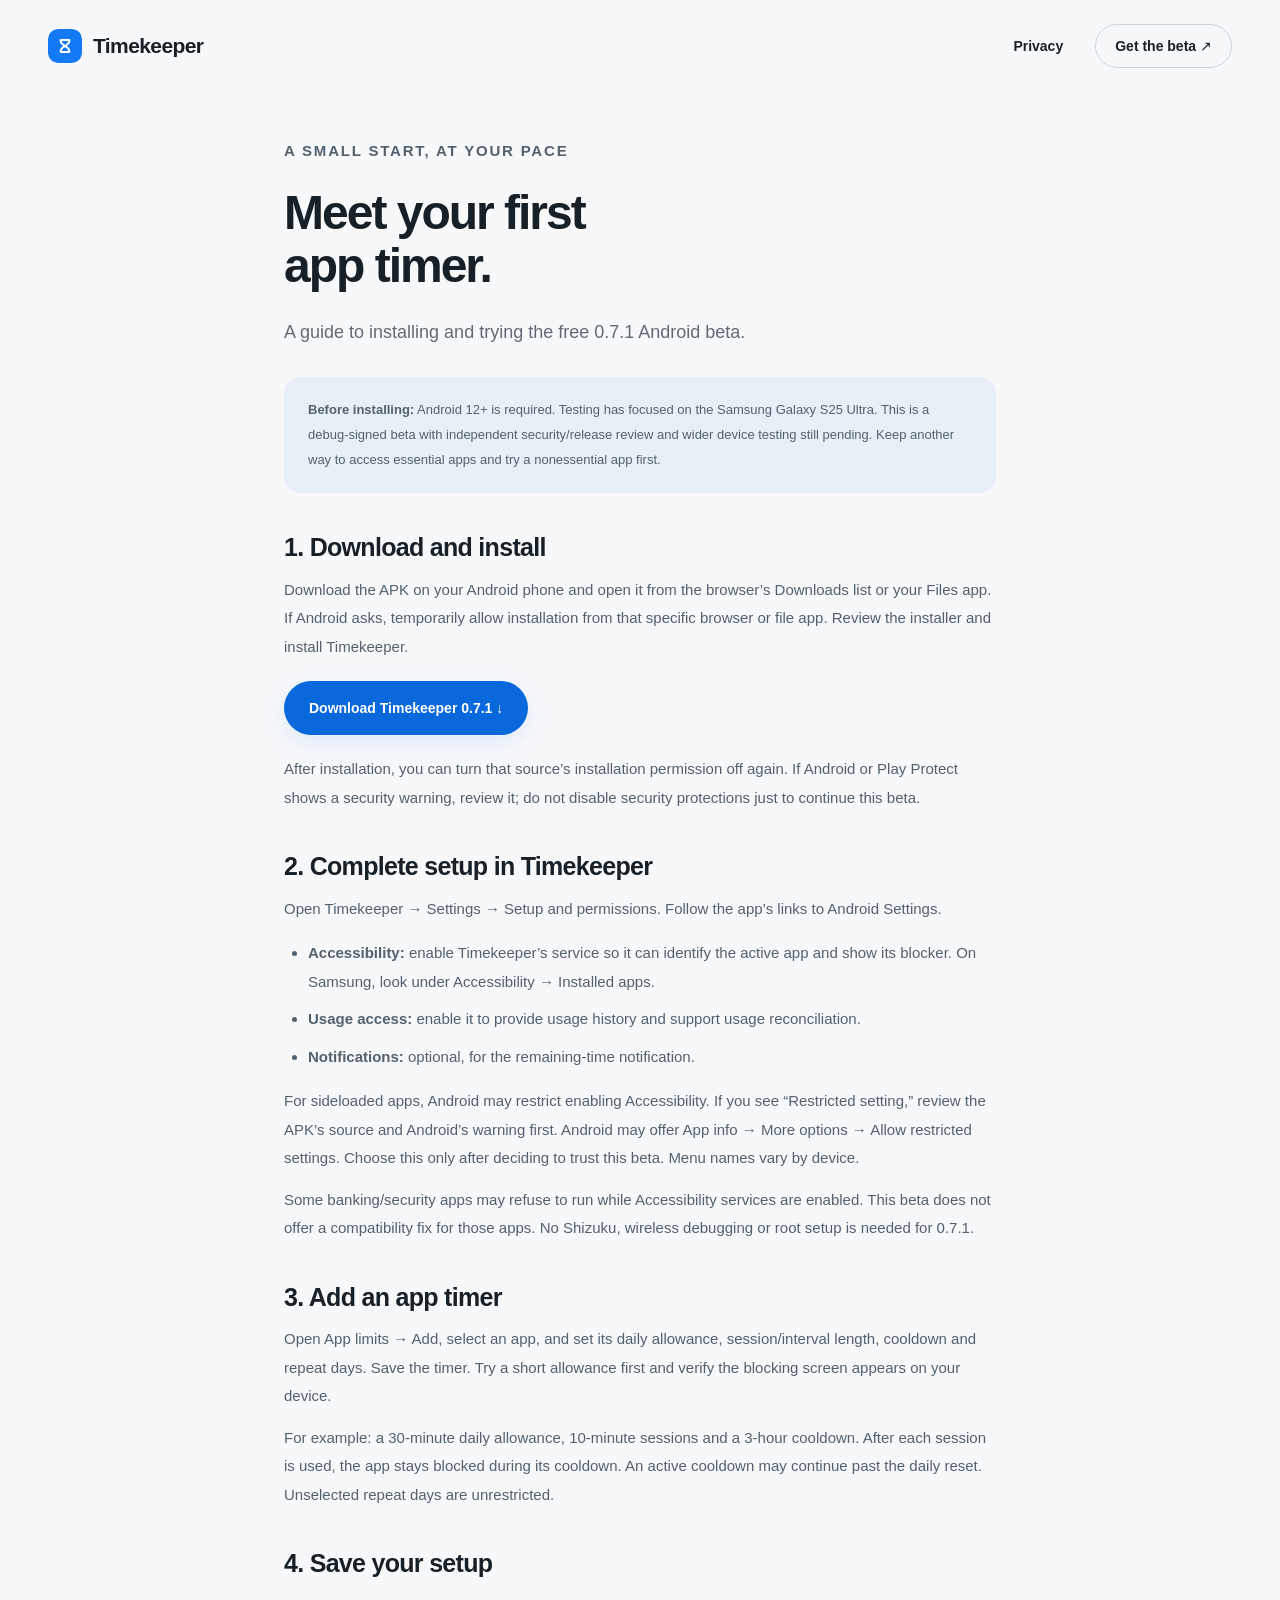
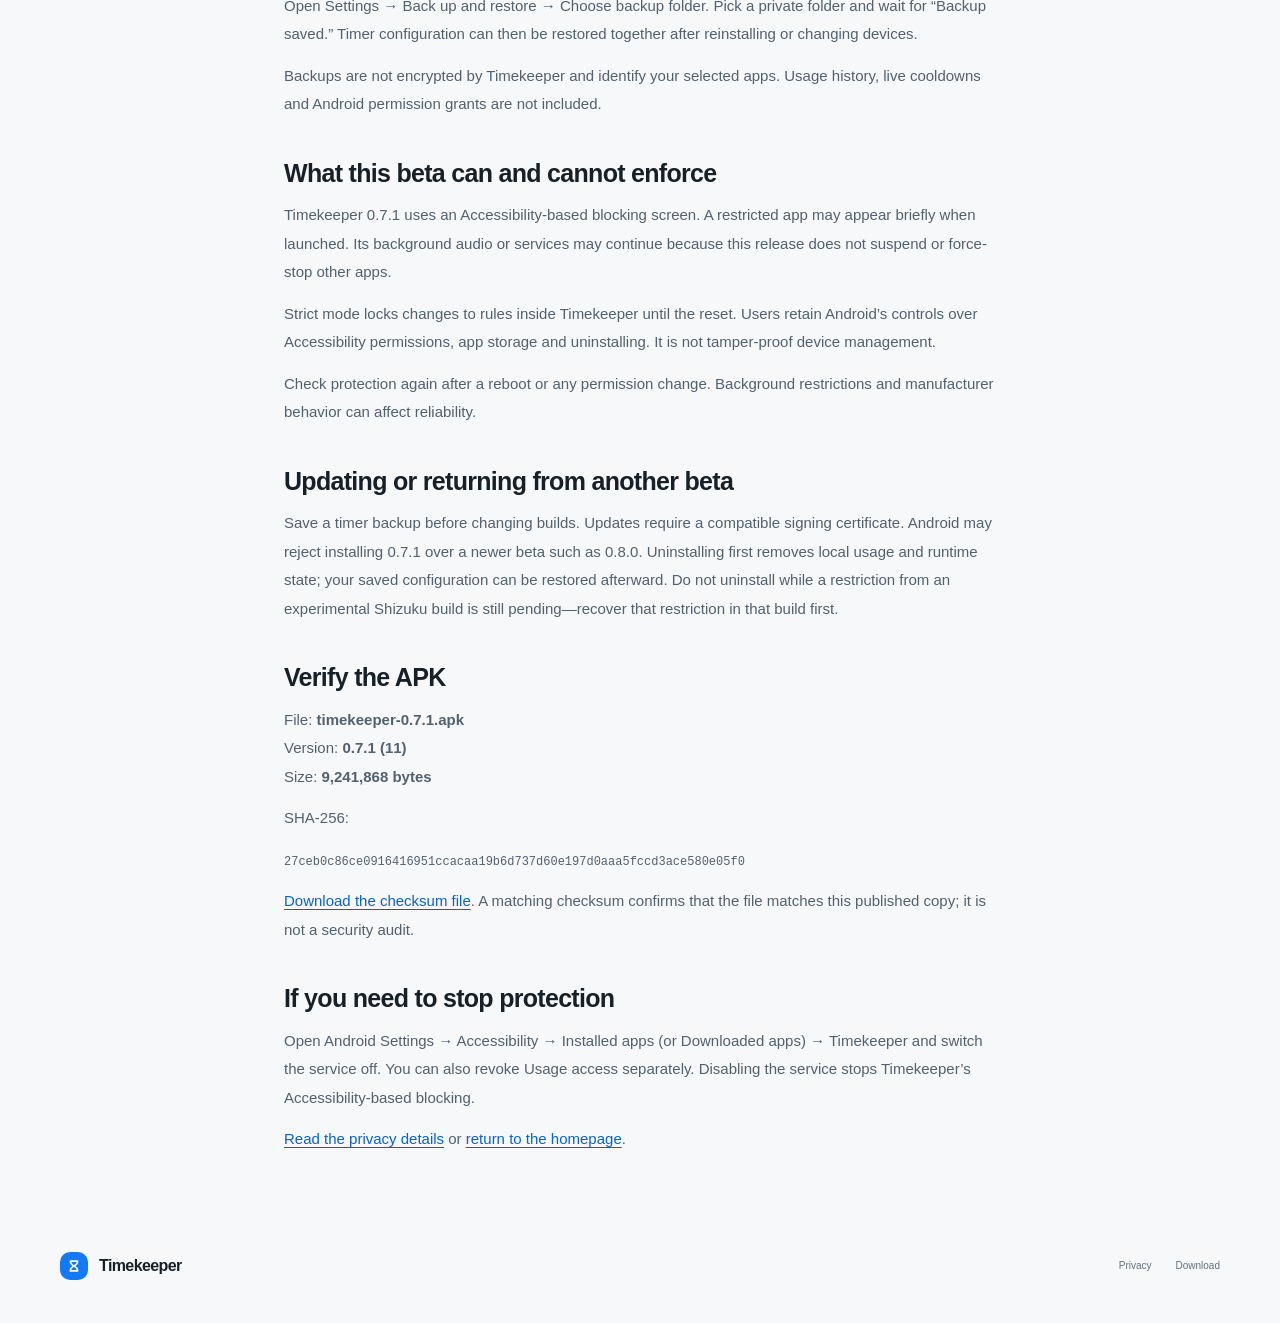
==== docs/guide.html @ 4eb8acee "adds web related files" ====
<!doctype html><html lang="en"><head><meta charset="utf-8"><meta name="viewport" content="width=device-width, initial-scale=1"><meta name="theme-color" content="#f7f8fa"><title>Get started — Timekeeper 0.7.1</title><meta name="description" content="Install the free Timekeeper 0.7.1 beta, enable Android permissions and set your first app timer."><link rel="icon" href="assets/timekeeper.svg" type="image/svg+xml"><link rel="stylesheet" href="assets/site.css"></head><body><a class="skip-link" href="#main">Skip to content</a><header class="site-header"><a class="brand" href="./"><img src="assets/timekeeper.svg" width="34" height="34" alt=""><span>Timekeeper</span></a><nav aria-label="Main navigation"><a href="privacy.html">Privacy</a><a class="nav-download" href="index.html#download">Get the beta ↗</a></nav></header><main id="main" class="article-shell"><p class="eyebrow">A SMALL START, AT YOUR PACE</p><h1>Meet your first<br>app timer.</h1><p class="article-lead">A guide to installing and trying the free 0.7.1 Android beta.</p><div class="article-note"><p><strong>Before installing:</strong> Android 12+ is required. Testing has focused on the Samsung Galaxy S25 Ultra. This is a debug-signed beta with independent security/release review and wider device testing still pending. Keep another way to access essential apps and try a nonessential app first.</p></div>
<h2>1. Download and install</h2><p>Download the APK on your Android phone and open it from the browser’s Downloads list or your Files app. If Android asks, temporarily allow installation from that specific browser or file app. Review the installer and install Timekeeper.</p><a class="button primary" href="downloads/timekeeper-0.7.1.apk" download="timekeeper-0.7.1.apk">Download Timekeeper 0.7.1 ↓</a><p>After installation, you can turn that source’s installation permission off again. If Android or Play Protect shows a security warning, review it; do not disable security protections just to continue this beta.</p>
<h2>2. Complete setup in Timekeeper</h2><p>Open Timekeeper → Settings → Setup and permissions. Follow the app’s links to Android Settings.</p><ul><li><strong>Accessibility:</strong> enable Timekeeper’s service so it can identify the active app and show its blocker. On Samsung, look under Accessibility → Installed apps.</li><li><strong>Usage access:</strong> enable it to provide usage history and support usage reconciliation.</li><li><strong>Notifications:</strong> optional, for the remaining-time notification.</li></ul><p>For sideloaded apps, Android may restrict enabling Accessibility. If you see “Restricted setting,” review the APK’s source and Android’s warning first. Android may offer App info → More options → Allow restricted settings. Choose this only after deciding to trust this beta. Menu names vary by device.</p><p>Some banking/security apps may refuse to run while Accessibility services are enabled. This beta does not offer a compatibility fix for those apps. No Shizuku, wireless debugging or root setup is needed for 0.7.1.</p>
<h2>3. Add an app timer</h2><p>Open App limits → Add, select an app, and set its daily allowance, session/interval length, cooldown and repeat days. Save the timer. Try a short allowance first and verify the blocking screen appears on your device.</p><p>For example: a 30-minute daily allowance, 10-minute sessions and a 3-hour cooldown. After each session is used, the app stays blocked during its cooldown. An active cooldown may continue past the daily reset. Unselected repeat days are unrestricted.</p>
<h2>4. Save your setup</h2><p>Open Settings → Back up and restore → Choose backup folder. Pick a private folder and wait for “Backup saved.” Timer configuration can then be restored together after reinstalling or changing devices.</p><p>Backups are not encrypted by Timekeeper and identify your selected apps. Usage history, live cooldowns and Android permission grants are not included.</p>
<h2>What this beta can and cannot enforce</h2><p>Timekeeper 0.7.1 uses an Accessibility-based blocking screen. A restricted app may appear briefly when launched. Its background audio or services may continue because this release does not suspend or force-stop other apps.</p><p>Strict mode locks changes to rules inside Timekeeper until the reset. Users retain Android’s controls over Accessibility permissions, app storage and uninstalling. It is not tamper-proof device management.</p><p>Check protection again after a reboot or any permission change. Background restrictions and manufacturer behavior can affect reliability.</p>
<h2>Updating or returning from another beta</h2><p>Save a timer backup before changing builds. Updates require a compatible signing certificate. Android may reject installing 0.7.1 over a newer beta such as 0.8.0. Uninstalling first removes local usage and runtime state; your saved configuration can be restored afterward. Do not uninstall while a restriction from an experimental Shizuku build is still pending—recover that restriction in that build first.</p>
<h2>Verify the APK</h2><p>File: <strong>timekeeper-0.7.1.apk</strong><br>Version: <strong>0.7.1 (11)</strong><br>Size: <strong>9,241,868 bytes</strong></p><p>SHA-256:</p><p><code>27ceb0c86ce0916416951ccacaa19b6d737d60e197d0aaa5fccd3ace580e05f0</code></p><p><a href="downloads/SHA256SUMS.txt" download>Download the checksum file</a>. A matching checksum confirms that the file matches this published copy; it is not a security audit.</p><h2>If you need to stop protection</h2><p>Open Android Settings → Accessibility → Installed apps (or Downloaded apps) → Timekeeper and switch the service off. You can also revoke Usage access separately. Disabling the service stops Timekeeper’s Accessibility-based blocking.</p><p><a href="privacy.html">Read the privacy details</a> or <a href="./">return to the homepage</a>.</p></main><footer class="site-footer section-shell"><a class="brand" href="./"><img src="assets/timekeeper.svg" width="28" height="28" alt=""><span>Timekeeper</span></a><nav aria-label="Footer"><a href="privacy.html">Privacy</a><a href="index.html#download">Download</a></nav></footer></body></html>
---- docs/assets/site.css ----
:root{--paper:#f7f8fa;--ink:#172027;--muted:#626b75;--blue:#1479f5;--deep-blue:#0965d9;--line:#e0e4e9;--mint:#bfe8dc;--white:#fff;--radius:28px;font-family:Inter,-apple-system,BlinkMacSystemFont,"Segoe UI",sans-serif;color:var(--ink);background:var(--paper);font-synthesis:none;text-rendering:optimizeLegibility;-webkit-font-smoothing:antialiased;scroll-behavior:smooth;scroll-padding-top:92px}*{box-sizing:border-box}body{margin:0}a{color:inherit;text-decoration:none}button{font:inherit}a,button,summary{-webkit-tap-highlight-color:transparent}a:focus-visible,button:focus-visible,summary:focus-visible{outline:3px solid var(--blue);outline-offset:6px;border-radius:6px}h1,h2,h3,p,figure{margin:0}p{line-height:1.65}img{max-width:100%}.section-shell{width:min(1160px,calc(100% - 96px));margin-inline:auto}.site-header{height:92px;display:flex;align-items:center;justify-content:space-between;width:min(1280px,calc(100% - 96px));margin:auto;gap:24px}.brand{display:inline-flex;align-items:center;gap:11px;font-weight:700;letter-spacing:-.6px;font-size:21px;flex-shrink:0}.brand img{border-radius:10px}.site-header nav{display:flex;gap:32px;align-items:center;font-size:14px;font-weight:550}.site-header nav a:not(.nav-download):hover,.site-footer a:hover{color:var(--blue)}.nav-download{padding:12px 19px;border:1px solid #cfd5dd;border-radius:100px}.nav-download span{margin-left:10px}.nav-download:hover{background:var(--ink);color:white;border-color:var(--ink)}.skip-link{position:fixed;top:-100px;left:20px;z-index:20;background:var(--ink);color:white;padding:14px 20px;border-radius:10px}.skip-link:focus{top:12px}.hero{min-height:720px;display:grid;grid-template-columns:1.06fr 1fr;align-items:center;gap:50px;padding-top:24px;padding-bottom:52px}.eyebrow{font-size:11px;font-weight:700;letter-spacing:1.8px;color:#56626d;display:flex;align-items:center;gap:9px}.status-dot{width:7px;height:7px;border-radius:50%;background:var(--blue);box-shadow:0 0 0 4px #1479f50d}.hero h1{font-size:clamp(60px,6.7vw,88px);line-height:1.035;letter-spacing:-5px;font-weight:650;margin-top:27px;margin-bottom:27px}.blue-word{color:var(--blue);position:relative}.blue-word:after{content:"";position:absolute;bottom:-7px;left:1px;width:100%;height:8px;background:var(--mint);border-radius:60%;transform:rotate(-4deg);z-index:-1}.hero-description{font-size:18px;line-height:1.75;color:var(--muted);max-width:420px}.hero-actions{display:flex;gap:25px;align-items:center;flex-wrap:wrap;margin-top:32px}.button{display:inline-flex;gap:25px;justify-content:center;align-items:center;border-radius:100px;min-height:54px;padding:16px 25px;font-size:14px;font-weight:650;transition:background .16s,transform .16s}.button:hover{transform:translateY(-2px)}.primary{background:#0868dc;color:white;box-shadow:0 8px 24px #1479f519}.primary:hover{background:var(--deep-blue)}.button span{font-size:20px;font-weight:400;line-height:1}.text-link{font-size:13px;font-weight:650;display:inline-flex;align-items:center;gap:16px;min-height:44px}.text-link:hover{color:var(--blue)}.hero-meta{font-size:11px;color:#69737d;margin-top:17px}.hero-meta span{padding:0 7px}.hero-note{display:flex;align-items:center;gap:13px;margin-top:37px}.hero-note p{font-size:11px;color:var(--muted);line-height:1.65}.hero-note strong{font-weight:500;color:var(--ink)}.little-clock{border:1.5px solid #a5b3bd;width:26px;height:26px;border-radius:50%;position:relative}.little-clock:before{content:"";position:absolute;height:7px;width:5px;border-left:1.5px solid #647683;border-bottom:1.5px solid #647683;left:11px;top:6px}.product-stage{position:relative;display:flex;flex-direction:column;align-items:center;isolation:isolate;padding-top:10px;min-width:0}.orbit{position:absolute;border:1px solid #dce5ed;border-radius:50%;z-index:-2}.orbit-one{width:470px;height:470px;top:96px;left:50%;transform:translateX(-50%)}.orbit-two{width:560px;height:560px;top:51px;left:50%;transform:translateX(-50%);border-style:dashed;opacity:.55}.product-stage:before{content:"";position:absolute;width:365px;height:365px;top:160px;background:#deedfc;filter:blur(32px);border-radius:50%;z-index:-2}.floating-pill{position:absolute;right:-14px;top:109px;z-index:3;transform:rotate(7deg);background:#e3f4ec;border:1px solid #cee8db;padding:13px 17px;border-radius:14px;font-size:10px;font-weight:600;box-shadow:0 8px 25px #193a2b08}.tiny-spark{font-size:17px;margin-right:7px;color:#448c72}.phone{width:292px;height:606px;background:#050505;color:#eee;border:6px solid #292c30;border-radius:43px;box-shadow:0 30px 52px -20px #152a4050,0 0 0 1px #bbc4cc;position:relative;overflow:hidden;transform:rotate(-5deg);padding:15px 11px 0;font-family:Arial,sans-serif}.phone-camera{position:absolute;left:50%;top:10px;background:#1b1d20;width:9px;height:9px;border-radius:50%;transform:translateX(-50%)}.phone-status{font-size:10px;display:flex;justify-content:space-between;align-items:center;padding:0 7px;font-weight:600;letter-spacing:.2px}.phone-status-right{display:flex;align-items:center;gap:6px;font-size:9px}.battery{display:inline-block;width:15px;height:8px;border-radius:2px;background:#aaa}.phone-heading{text-align:center;font-size:27px;font-weight:400;letter-spacing:-.4px;padding-top:36px}.phone-heading p{font-size:10px;color:#979797;padding-top:10px;letter-spacing:0}.screen-section-title{display:flex;justify-content:space-between;font-size:17px;padding:31px 3px 13px}.screen-section-title span{font-size:20px;color:#ccc;margin-top:-2px}.screen-card{background:#191919;border-radius:21px;padding:17px 16px}.today-top{display:flex;justify-content:space-between;align-items:center;margin-bottom:13px}.screen-muted{color:#aaa;font-size:13px;line-height:1.5}.screen-muted.small{font-size:11px}.screen-total{font-size:32px;letter-spacing:-.9px;line-height:1.3;padding-top:5px}.screen-total span{font-size:27px}.usage-ring{width:83px;height:83px;border-radius:50%;background:conic-gradient(#3c7bea 0 27%,#2ca292 27% 43%,#a575cf 43% 57%,#a7a7a7 57%);display:grid;place-items:center}.usage-ring>div{width:64px;height:64px;border-radius:50%;background:#191919}.app-row{font-size:10px;display:flex;align-items:center;gap:8px;padding-top:9px;line-height:1.2}.app-row span:last-child{margin-left:auto;color:#aaa}.app-dot{width:6px;height:6px;border-radius:50%;flex:none}.blue{background:#3c7bea}.teal{background:#2ca292}.purple{background:#a575cf}.weekly-card{margin-top:12px;height:161px}.week-bars{height:102px;display:flex;gap:15px;justify-content:space-between;margin-top:9px;align-items:flex-end}.week-bars>div{height:100%;display:flex;flex-direction:column;justify-content:flex-end;align-items:center;gap:9px;flex:1}.week-bars i{display:block;width:12px;border-radius:9px;background:#353535;height:var(--bar)}.week-bars span{font-size:10px;color:#9e9e9e}.week-bars .current-day i{background:#75a8fa}.week-bars .current-day span{color:#75a8fa}.phone-nav{position:absolute;bottom:18px;left:0;right:0;background:#191919;display:flex;justify-content:space-around;border-top:1px solid #292929;padding:10px 12px 8px}.phone-nav>div{font-size:9px;text-align:center;color:#999}.phone-nav>div>span{display:block;font-size:19px;line-height:1.4}.phone-nav .active{color:#75a8fa}.gesture-bar{position:absolute;bottom:7px;left:50%;transform:translateX(-50%);width:65px;height:3px;border-radius:3px;background:#b9b9b9}.product-stage figcaption{font-size:10px;color:#67717a;margin-top:29px;letter-spacing:.2px}.principles{border-top:1px solid var(--line);border-bottom:1px solid var(--line);display:flex;justify-content:space-around;padding-block:24px;gap:20px}.principles p{font-size:12px;font-weight:550;display:flex;align-items:center;gap:11px;color:#53606b}.principles p>span{color:var(--blue);font-size:20px;line-height:1}.rhythm-section{display:grid;grid-template-columns:.85fr 1.15fr;gap:76px;align-items:center;padding-block:112px}h2{font-size:42px;line-height:1.16;letter-spacing:-1.9px;font-weight:620}.section-intro h2{margin-top:20px;margin-bottom:22px}.muted-heading{color:#85919b}.section-intro>p:not(.eyebrow){font-size:15px;color:var(--muted);max-width:340px}.rhythm-demo{background:white;padding:28px;border-radius:var(--radius);box-shadow:0 8px 35px #172d4206;border:1px solid #e8edf2;min-width:0}.demo-heading{display:flex;align-items:center;justify-content:space-between;gap:12px}.demo-heading>div{display:flex;align-items:center;gap:9px}.demo-heading h3{font-size:15px;font-weight:650}.demo-icon{color:var(--blue);font-size:22px}.example-badge{font-size:9px;font-weight:600;border:1px solid #e6e9ee;color:#65717e;border-radius:20px;padding:5px 9px;white-space:nowrap}.preset-options{display:flex;gap:6px;margin-top:24px;background:#f2f5f8;padding:4px;border-radius:10px}.preset-options button{flex:1;border:0;background:transparent;min-height:44px;font-size:11px;color:#667582;border-radius:7px;cursor:pointer;padding:7px 5px}.preset-options button[aria-pressed="true"]{background:white;color:#166fdc;box-shadow:0 1px 5px #183a5710;font-weight:650}.rule-values{display:flex;justify-content:space-between;text-align:left;gap:10px;margin-top:26px}.rule-values>div{display:flex;flex-direction:column;flex:1;gap:6px}.rule-values>div+div{border-left:1px solid #e4e8ee;padding-left:18px}.rule-values strong{font-size:33px;font-weight:600;letter-spacing:-1px;line-height:1.2}.rule-values strong span{font-size:12px;letter-spacing:0;font-weight:450;margin-left:4px}.rule-values>div>span{font-size:10px;color:#6a7580}.session-track{display:flex;align-items:center;margin-top:33px;gap:6px}.session-block{border-radius:10px;background:#e6f0ff;color:#3e6caa;text-align:center;padding:10px 6px;font-size:9px;min-width:58px;flex:1}.session-block b{display:block;font-size:12px;padding-top:3px;font-weight:650;color:#155ebc}.break-block{flex:.7;min-width:30px;display:flex;flex-direction:column;gap:7px;align-items:center}.break-block>span{font-size:8px;white-space:nowrap;color:#719087}.break-block i{display:block;background:#c7e6d9;height:4px;width:100%;border-radius:4px}.demo-result{font-size:11px;color:#3c4e5c;margin-top:23px;padding-top:18px;border-top:1px solid #edf0f3}.demo-footnote{font-size:9px;color:#65717c;margin-top:6px}.features-section{padding-bottom:105px}.section-title-row{display:flex;align-items:flex-end;justify-content:space-between;gap:35px;margin-bottom:38px}.section-title-row h2{margin-top:18px}.section-title-row>p{font-size:14px;color:var(--muted);padding-bottom:4px}.feature-grid{display:grid;grid-template-columns:repeat(3,1fr);gap:22px}.feature-card{background:#edf0f4;border-radius:22px;padding:27px 25px 30px}.feature-card:nth-child(2){background:#eaf2ee}.feature-card:nth-child(3){background:#eaf0f8}.feature-card h3{font-size:17px;letter-spacing:-.4px;margin-top:24px;margin-bottom:11px;font-weight:650}.feature-card>p{font-size:12px;color:#626e79;line-height:1.8}.feature-visual{min-height:80px;display:flex;align-items:center;justify-content:center}.days-visual{gap:6px}.days-visual>span{display:flex;align-items:center;justify-content:center;width:27px;height:29px;border-radius:50%;border:1px solid #6e9cd9;background:#deeafd;color:#2c65aa;font-size:10px}.days-visual>span.off{border-color:#c8d0da;color:#98a1ae;background:transparent}.lock-visual{gap:10px;color:#477c66}.lock-visual svg{width:40px;height:40px}.lock-visual>span{font-size:11px;font-weight:550;max-width:100px;line-height:1.65}.backup-visual{justify-content:space-between;gap:8px}.backup-file{font-size:27px;background:#dce8fb;color:#4382d0;padding:5px 10px;border-radius:9px}.backup-visual>div{display:flex;flex-direction:column;gap:5px}.backup-visual strong{font-size:11px;font-weight:650}.backup-visual>div>span{font-size:8px;color:#7b8ca0}.backup-check{font-size:12px;color:#52816f;background:#dcebe5;border-radius:50%;padding:3px 5px}.privacy-strip{background:#e4ece7;border-radius:28px;padding:44px 50px;display:grid;grid-template-columns:90px 1fr;gap:33px}.privacy-symbol{font-size:70px;line-height:1;color:#80a596;align-self:center;justify-self:center}.privacy-strip h2{font-size:31px;letter-spacing:-1px;margin-top:12px}.privacy-strip p:not(.eyebrow){font-size:13px;max-width:700px;color:#5d6f64;margin-top:14px;line-height:1.8}.privacy-strip .text-link{margin-top:9px;font-size:12px;color:#365e4e}.setup-section{display:grid;grid-template-columns:1fr 1fr;gap:90px;align-items:center;padding-block:110px}.setup-section .text-link{margin-top:18px}.setup-steps{list-style:none;margin:0;padding:0}.setup-steps li{display:flex;gap:23px;padding:26px 0}.setup-steps li+li{border-top:1px solid var(--line)}.step-number{font-size:12px;font-weight:600;color:#8da6bd;padding-top:3px}.setup-steps h3{font-size:16px;letter-spacing:-.3px;font-weight:650}.setup-steps p{font-size:12px;color:#707a84;margin-top:9px;max-width:340px}.faq-section{display:grid;grid-template-columns:.7fr 1.3fr;gap:80px;border-top:1px solid var(--line);padding-top:80px;padding-bottom:95px}.faq-section h2{margin-top:18px}.faq-list details{border-bottom:1px solid var(--line)}summary{cursor:pointer;list-style:none}summary::-webkit-details-marker{display:none}.faq-list summary{font-size:14px;font-weight:550;padding:23px 0;display:flex;align-items:center;justify-content:space-between;gap:18px;line-height:1.5}.faq-list details:first-child summary{padding-top:6px}.faq-list summary>span{font-size:21px;font-weight:350;color:#7d8b97}.faq-list details[open] summary>span{transform:rotate(45deg)}.faq-list details>p{font-size:13px;color:var(--muted);padding-bottom:23px;line-height:1.85}.download-section{border-radius:30px;background:#0b64ce;color:white;display:grid;grid-template-columns:1.2fr 1fr;gap:65px;padding:57px 60px;margin-bottom:50px}.download-section .eyebrow{color:#d1e4ff}.download-section h2{font-size:43px;letter-spacing:-1.8px;margin-top:20px}.download-section>div>p:not(.eyebrow):not(.download-meta){font-size:14px;line-height:1.85;color:#e0ecff;margin-top:20px}.white-button{background:white;color:#155ebc;margin-top:27px}.white-button:hover{background:#e9f1ff}.download-meta{font-size:10px;color:#d6e8ff;margin-top:14px}.download-meta>span{padding-inline:7px}.release-panel{border-left:1px solid #ffffff35;padding-left:40px;padding-top:4px;min-width:0;align-self:center}.release-tag{font-size:9px;letter-spacing:1.4px;font-weight:650;color:#cee3ff}.release-panel h3{font-size:25px;line-height:1.3;font-weight:550;letter-spacing:-.6px;margin-top:12px}.download-section .release-panel>p{font-size:11px!important;margin-top:13px!important;color:#dfecff!important;line-height:1.85!important}.release-panel>a{display:inline-flex;align-items:center;gap:10px;font-size:11px;text-decoration:underline;text-underline-offset:4px;min-height:44px;margin-top:9px}.checksum{margin-top:15px;border-top:1px solid #ffffff35;padding-top:13px}.checksum summary{font-size:10px;text-decoration:underline;text-underline-offset:4px}.checksum p{font-size:9px;color:#d6e8ff;margin-top:12px}.checksum code{font-size:9px;overflow-wrap:anywhere;display:block;line-height:1.8;margin-top:5px;color:#edf5ff}.checksum a{font-size:10px;display:inline-block;text-decoration:underline;text-underline-offset:3px;padding-block:10px}.site-footer{display:flex;justify-content:space-between;align-items:center;gap:25px;padding-bottom:35px}.site-footer .brand{font-size:16px}.site-footer>p{font-size:10px;color:#77818a}.site-footer nav{display:flex;gap:24px;font-size:10px;color:#65717b}.article-shell{max-width:760px;margin:45px auto 90px;padding-inline:24px}.article-shell h1{font-size:48px;line-height:1.12;letter-spacing:-2px;margin-top:20px}.article-shell .article-lead{font-size:18px;color:var(--muted);margin-top:22px}.article-shell h2{font-size:25px;letter-spacing:-.7px;margin-top:38px;margin-bottom:12px;line-height:1.3}.article-shell h3{font-size:18px;margin-top:24px;margin-bottom:10px}.article-shell p,.article-shell li{font-size:15px;color:#52616e;line-height:1.9}.article-shell p+p{margin-top:13px}.article-shell ul,.article-shell ol{padding-left:24px}.article-shell li{margin-block:9px}.article-shell a:not(.button){color:#0762cf;text-decoration:underline;text-underline-offset:3px;overflow-wrap:anywhere}.article-shell .button{color:white;margin-block:20px}.article-note{background:#e9eff7;border-radius:16px;padding:21px 24px;margin-top:28px}.article-note p{font-size:13px}.article-shell code{font-size:12px;overflow-wrap:anywhere}.article-shell table{border-collapse:collapse;width:100%;font-size:13px;margin-top:16px}.article-shell td,.article-shell th{text-align:left;padding:13px 9px;border-bottom:1px solid var(--line);vertical-align:top}.article-shell td:first-child{width:32%;font-weight:600}.article-date{font-size:12px!important;color:#7a8690!important;margin-top:15px}
@media(min-width:1400px){.hero{min-height:760px}.hero h1{font-size:91px}.phone{transform:rotate(-5deg) scale(1.035)}}
@media(max-width:1050px){.section-shell,.site-header{width:calc(100% - 64px)}.hero{gap:25px;min-height:680px}.hero h1{font-size:67px;letter-spacing:-3.8px}.hero-description{font-size:16px}.hero-actions{gap:12px}.hero .button{padding-inline:20px;font-size:12px}.hero .text-link{font-size:11px}.orbit-one{width:390px;height:390px;top:120px}.orbit-two{width:450px;height:450px;top:90px}.floating-pill{right:-5px;top:95px;font-size:9px}.phone{width:272px;height:585px}.weekly-card{height:154px}.phone-heading{padding-top:33px}.screen-section-title{padding-top:28px}.rhythm-section{gap:40px;padding-block:85px}h2{font-size:36px}.rhythm-demo{padding:23px}.feature-grid{gap:15px}.feature-card{padding:23px 18px}.days-visual{gap:4px}.days-visual>span{width:24px;height:26px}.feature-card h3{font-size:15px}.setup-section{gap:50px;padding-block:85px}.faq-section{gap:45px}.download-section{padding:44px 40px;gap:40px}.download-section h2{font-size:37px}.release-panel{padding-left:30px}}
@media(max-width:760px){:root{scroll-padding-top:20px}.section-shell,.site-header{width:calc(100% - 40px)}.site-header{height:78px;gap:10px}.brand{font-size:19px}.brand img{width:30px;height:30px}.site-header nav{gap:0}.site-header nav>a:not(.nav-download){display:none}.nav-download{font-size:11px;padding:11px 14px}.nav-download span{margin-left:6px}.hero{grid-template-columns:1fr;gap:32px;padding-top:30px;padding-bottom:34px;min-height:auto}.hero-copy{text-align:center}.eyebrow{font-size:10px;letter-spacing:1.5px}.hero-copy .eyebrow{justify-content:center}.hero h1{font-size:clamp(49px,15vw,64px);letter-spacing:-3.5px;margin-top:22px;margin-bottom:24px}.hero-description{font-size:15px;max-width:340px;margin:auto}.hero-actions{justify-content:center;gap:17px;margin-top:27px}.hero .button{font-size:12px;min-height:51px;padding-inline:21px}.hero .text-link{font-size:11px}.hero-meta{font-size:10px;margin-top:16px}.hero-note{display:none}.product-stage{padding-top:23px}.phone{width:272px;height:580px;transform:rotate(-4deg)}.phone-heading{padding-top:31px}.screen-section-title{padding-top:25px}.floating-pill{top:100px;right:0;padding:12px 13px;transform:rotate(6deg)}.orbit-one{width:min(320px,calc(100vw - 32px));height:min(320px,calc(100vw - 32px));top:160px}.orbit-two{width:min(350px,calc(100vw - 32px));height:min(350px,calc(100vw - 32px));top:145px}.product-stage:before{width:290px;height:290px;top:200px}.product-stage figcaption{margin-top:24px;font-size:9px}.principles{padding-block:17px;gap:9px;justify-content:space-between}.principles p{font-size:9px;gap:5px;line-height:1.5}.principles p>span{font-size:15px}.rhythm-section{grid-template-columns:1fr;gap:30px;padding-block:65px}.section-intro h2{margin-top:16px;margin-bottom:18px}h2{font-size:36px;letter-spacing:-1.5px}.section-intro>p:not(.eyebrow){font-size:14px;max-width:500px}.rhythm-demo{padding:22px;border-radius:22px}.demo-heading h3{font-size:14px}.rule-values strong{font-size:32px}.features-section{padding-bottom:60px}.section-title-row{display:block;margin-bottom:27px}.section-title-row h2{margin-top:16px}.section-title-row>p{font-size:13px;margin-top:19px}.section-title-row>p br{display:none}.feature-grid{grid-template-columns:1fr;gap:14px}.feature-card{padding:23px 25px 27px}.feature-visual{min-height:60px;justify-content:flex-start}.days-visual{gap:8px}.days-visual>span{width:30px;height:31px}.feature-card h3{font-size:18px;margin-top:17px}.feature-card>p{font-size:13px;max-width:440px}.lock-visual{gap:17px}.lock-visual>span{max-width:150px;font-size:12px}.backup-visual{gap:14px;justify-content:flex-start}.backup-visual strong{font-size:13px}.backup-visual>div>span{font-size:10px}.backup-check{margin-left:auto}.privacy-strip{grid-template-columns:1fr;padding:28px;gap:15px;border-radius:23px}.privacy-symbol{font-size:47px;justify-self:start}.privacy-strip h2{font-size:28px;line-height:1.2}.privacy-strip p:not(.eyebrow){font-size:13px}.setup-section{grid-template-columns:1fr;gap:25px;padding-block:65px}.setup-section .text-link{margin-top:12px}.setup-steps li{padding-block:22px;gap:20px}.setup-steps p{font-size:13px;max-width:450px}.faq-section{grid-template-columns:1fr;gap:25px;padding-top:55px;padding-bottom:60px}.faq-section h2 br{display:none}.faq-list summary{font-size:14px;min-height:66px;padding-block:20px}.faq-list details:first-child summary{padding-top:20px}.faq-list details>p{font-size:13px}.download-section{grid-template-columns:1fr;padding:33px 28px;gap:32px;border-radius:23px;margin-bottom:30px}.download-section h2{font-size:37px}.download-section>div>p:not(.eyebrow):not(.download-meta){font-size:13px}.white-button{min-height:52px;font-size:13px}.release-panel{padding-left:0;padding-top:28px;border-left:none;border-top:1px solid #ffffff35}.release-panel h3{font-size:24px}.download-section .release-panel>p{font-size:12px!important}.release-panel>a{font-size:12px}.checksum summary{font-size:11px}.checksum code{font-size:10px}.site-footer{flex-wrap:wrap;gap:18px;padding-bottom:25px}.site-footer>p{display:none}.site-footer .brand{font-size:15px}.site-footer nav{gap:17px;font-size:10px}.article-shell{margin-top:32px;margin-bottom:60px;padding-inline:20px}.article-shell h1{font-size:38px;letter-spacing:-1.5px}.article-shell .article-lead{font-size:16px}.article-shell h2{font-size:23px}.article-shell p,.article-shell li{font-size:14px}.article-shell table{font-size:11px}.article-shell td:first-child{width:35%}}
@media(max-width:380px){.hero-actions{gap:6px;flex-direction:column}.hero-meta span{padding-inline:4px}.floating-pill{font-size:8px;padding:10px;right:-4px}.principles{gap:5px}.principles p{font-size:8px;gap:4px}.rhythm-demo{padding:18px}.demo-heading h3{font-size:13px}.example-badge{font-size:8px;padding:5px 7px}.rule-values>div+div{padding-left:12px}.session-track{gap:4px}.session-block{min-width:48px;padding:9px 3px}.break-block{min-width:24px}.break-block>span{font-size:7px}.days-visual{gap:6px}.days-visual>span{width:27px;height:28px}.site-footer nav{gap:12px;font-size:9px}}
@media(prefers-reduced-motion:reduce){:root{scroll-behavior:auto}*{transition:none!important;animation:none!important}.button:hover{transform:none}}

@media(max-width:340px){.phone{width:250px}.brand{font-size:17px}.nav-download{font-size:10px;padding-inline:11px}.hero-meta{font-size:9px}.principles p{font-size:7px}.principles p>span{font-size:13px}}

.nav-download{display:inline-flex;align-items:center;min-height:44px}.brand{min-height:44px}.site-footer nav a{display:inline-flex;align-items:center;min-height:44px}.checksum summary{display:flex;align-items:center;min-height:44px}
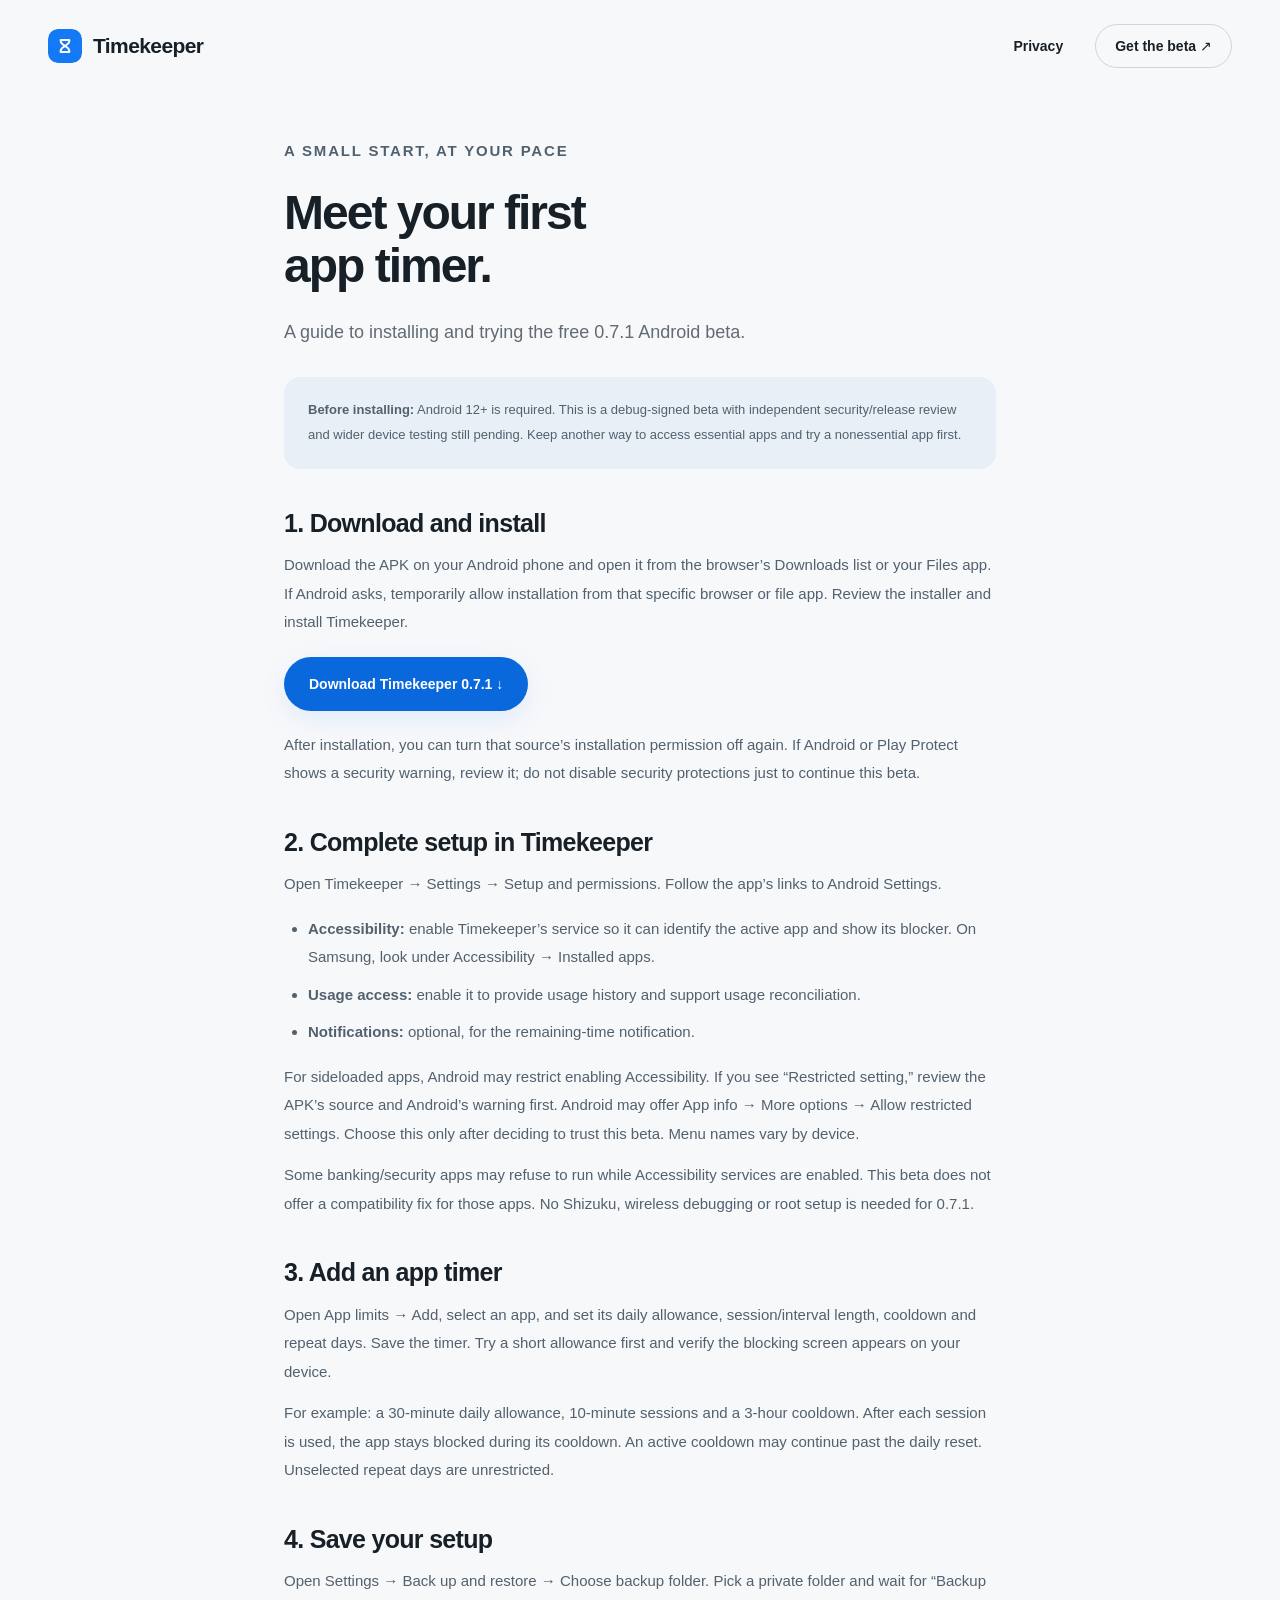
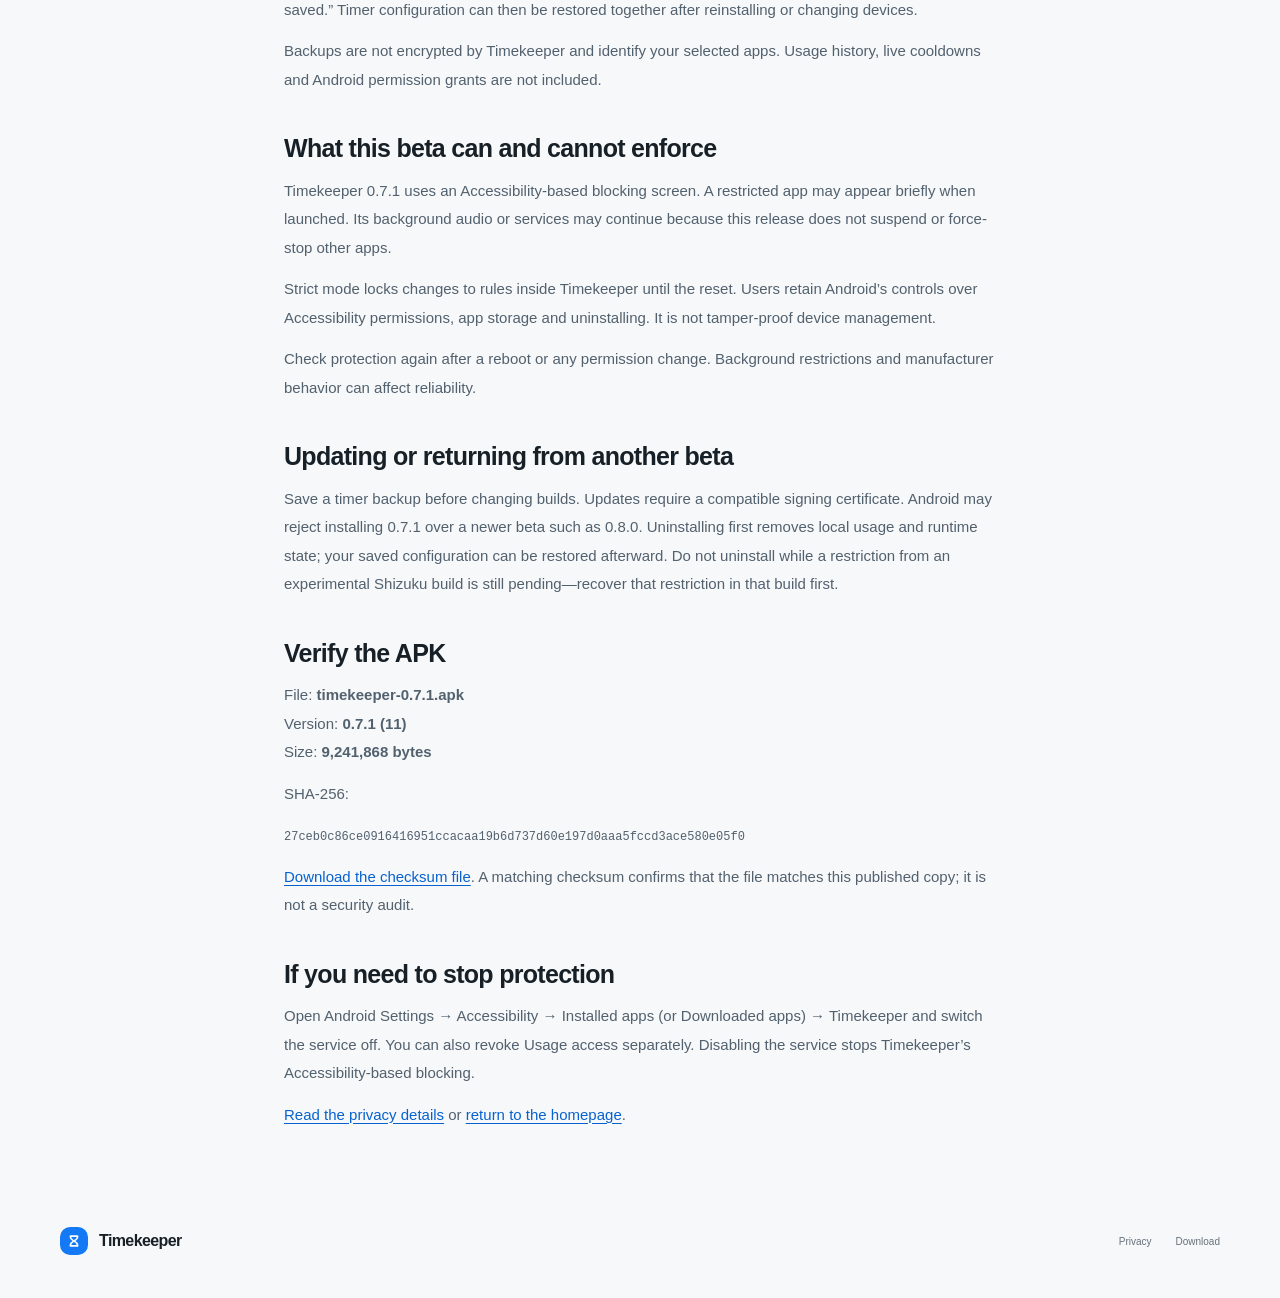
==== commit e94ba8cc: "Remove Galaxy S25 Ultra testing reference from website setup guide" ====
--- a/docs/guide.html
+++ b/docs/guide.html
@@ -1,4 +1,4 @@
-<!doctype html><html lang="en"><head><meta charset="utf-8"><meta name="viewport" content="width=device-width, initial-scale=1"><meta name="theme-color" content="#f7f8fa"><title>Get started — Timekeeper 0.7.1</title><meta name="description" content="Install the free Timekeeper 0.7.1 beta, enable Android permissions and set your first app timer."><link rel="icon" href="assets/timekeeper.svg" type="image/svg+xml"><link rel="stylesheet" href="assets/site.css"></head><body><a class="skip-link" href="#main">Skip to content</a><header class="site-header"><a class="brand" href="./"><img src="assets/timekeeper.svg" width="34" height="34" alt=""><span>Timekeeper</span></a><nav aria-label="Main navigation"><a href="privacy.html">Privacy</a><a class="nav-download" href="index.html#download">Get the beta ↗</a></nav></header><main id="main" class="article-shell"><p class="eyebrow">A SMALL START, AT YOUR PACE</p><h1>Meet your first<br>app timer.</h1><p class="article-lead">A guide to installing and trying the free 0.7.1 Android beta.</p><div class="article-note"><p><strong>Before installing:</strong> Android 12+ is required. Testing has focused on the Samsung Galaxy S25 Ultra. This is a debug-signed beta with independent security/release review and wider device testing still pending. Keep another way to access essential apps and try a nonessential app first.</p></div>
+<!doctype html><html lang="en"><head><meta charset="utf-8"><meta name="viewport" content="width=device-width, initial-scale=1"><meta name="theme-color" content="#f7f8fa"><title>Get started — Timekeeper 0.7.1</title><meta name="description" content="Install the free Timekeeper 0.7.1 beta, enable Android permissions and set your first app timer."><link rel="icon" href="assets/timekeeper.svg" type="image/svg+xml"><link rel="stylesheet" href="assets/site.css"></head><body><a class="skip-link" href="#main">Skip to content</a><header class="site-header"><a class="brand" href="./"><img src="assets/timekeeper.svg" width="34" height="34" alt=""><span>Timekeeper</span></a><nav aria-label="Main navigation"><a href="privacy.html">Privacy</a><a class="nav-download" href="index.html#download">Get the beta ↗</a></nav></header><main id="main" class="article-shell"><p class="eyebrow">A SMALL START, AT YOUR PACE</p><h1>Meet your first<br>app timer.</h1><p class="article-lead">A guide to installing and trying the free 0.7.1 Android beta.</p><div class="article-note"><p><strong>Before installing:</strong> Android 12+ is required. This is a debug-signed beta with independent security/release review and wider device testing still pending. Keep another way to access essential apps and try a nonessential app first.</p></div>
 <h2>1. Download and install</h2><p>Download the APK on your Android phone and open it from the browser’s Downloads list or your Files app. If Android asks, temporarily allow installation from that specific browser or file app. Review the installer and install Timekeeper.</p><a class="button primary" href="downloads/timekeeper-0.7.1.apk" download="timekeeper-0.7.1.apk">Download Timekeeper 0.7.1 ↓</a><p>After installation, you can turn that source’s installation permission off again. If Android or Play Protect shows a security warning, review it; do not disable security protections just to continue this beta.</p>
 <h2>2. Complete setup in Timekeeper</h2><p>Open Timekeeper → Settings → Setup and permissions. Follow the app’s links to Android Settings.</p><ul><li><strong>Accessibility:</strong> enable Timekeeper’s service so it can identify the active app and show its blocker. On Samsung, look under Accessibility → Installed apps.</li><li><strong>Usage access:</strong> enable it to provide usage history and support usage reconciliation.</li><li><strong>Notifications:</strong> optional, for the remaining-time notification.</li></ul><p>For sideloaded apps, Android may restrict enabling Accessibility. If you see “Restricted setting,” review the APK’s source and Android’s warning first. Android may offer App info → More options → Allow restricted settings. Choose this only after deciding to trust this beta. Menu names vary by device.</p><p>Some banking/security apps may refuse to run while Accessibility services are enabled. This beta does not offer a compatibility fix for those apps. No Shizuku, wireless debugging or root setup is needed for 0.7.1.</p>
 <h2>3. Add an app timer</h2><p>Open App limits → Add, select an app, and set its daily allowance, session/interval length, cooldown and repeat days. Save the timer. Try a short allowance first and verify the blocking screen appears on your device.</p><p>For example: a 30-minute daily allowance, 10-minute sessions and a 3-hour cooldown. After each session is used, the app stays blocked during its cooldown. An active cooldown may continue past the daily reset. Unselected repeat days are unrestricted.</p>
